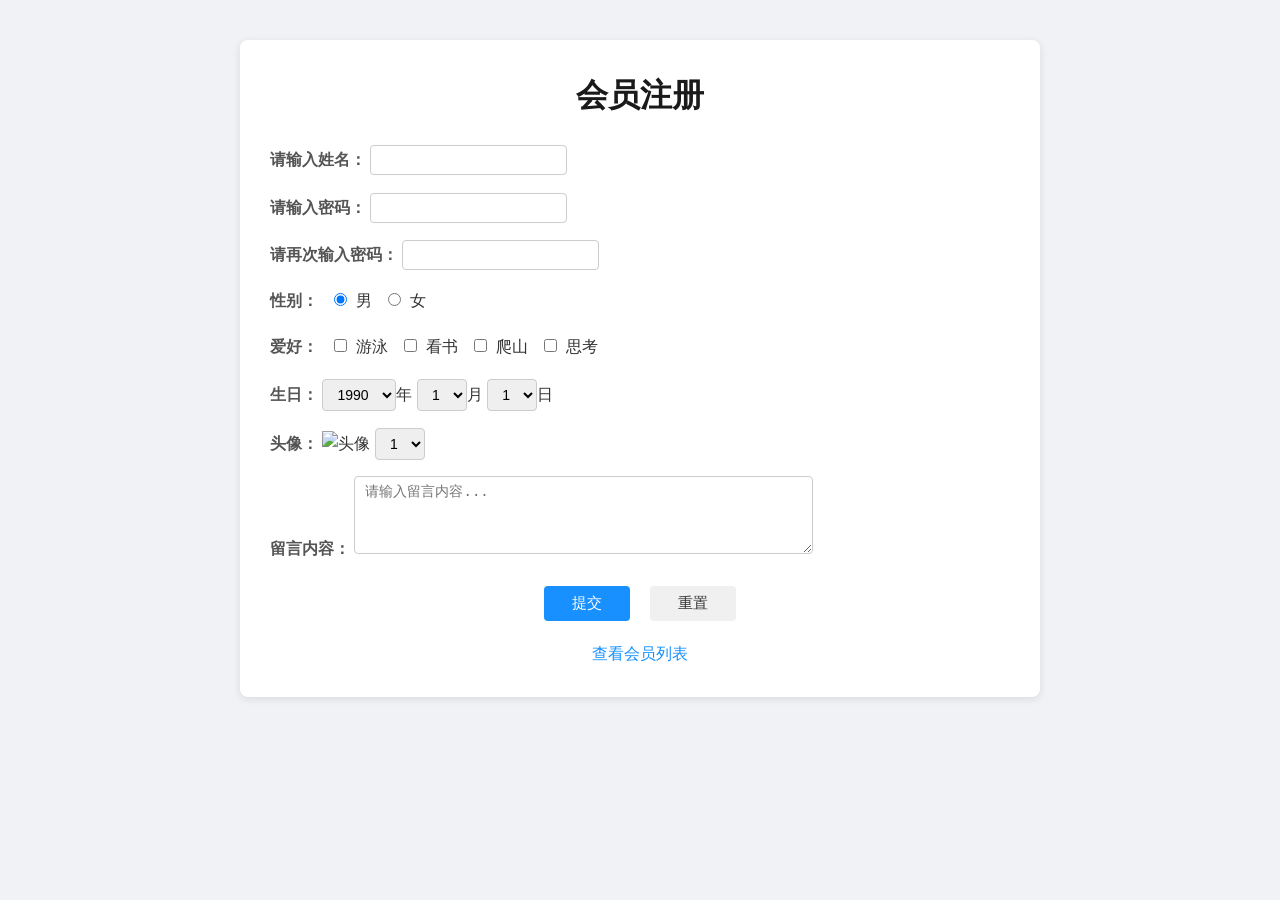
==== index.html @ 72e1c588 "init" ====
<!DOCTYPE html>
<html lang="zh-CN">
<head>
    <meta charset="UTF-8">
    <meta name="viewport" content="width=device-width, initial-scale=1.0">
    <title>会员注册</title>
    <link rel="stylesheet" href="css/style.css">
</head>
<body>
    <div class="container">
        <h1>会员注册</h1>
        <form id="registerForm">
            <div class="form-group">
                <label for="username">请输入姓名：</label>
                <input type="text" id="username" name="username" required>
            </div>

            <div class="form-group">
                <label for="psw">请输入密码：</label>
                <input type="password" id="psw" name="psw" required>
            </div>

            <div class="form-group">
                <label for="repsw">请再次输入密码：</label>
                <input type="password" id="repsw" name="repsw" required>
            </div>

            <div class="form-group">
                <label>性别：</label>
                <input type="radio" name="gender" value="1" checked> 男
                <input type="radio" name="gender" value="0"> 女
            </div>

            <div class="form-group">
                <label>爱好：</label>
                <input type="checkbox" name="hobby[]" value="游泳"> 游泳
                <input type="checkbox" name="hobby[]" value="看书"> 看书
                <input type="checkbox" name="hobby[]" value="爬山"> 爬山
                <input type="checkbox" name="hobby[]" value="思考"> 思考
            </div>

            <div class="form-group">
                <label>生日：</label>
                <select name="year" id="year">
                    <option value="1990">1990</option>
                    <option value="1991">1991</option>
                    <option value="1992">1992</option>
                </select>年
                <select name="month" id="month">
                    <option value="1">1</option>
                    <option value="2">2</option>
                    <option value="3">3</option>
                </select>月
                <select name="day" id="day">
                    <option value="1">1</option>
                    <option value="2">2</option>
                    <option value="3">3</option>
                </select>日
            </div>

            <div class="form-group">
                <label>头像：</label>
                <img id="avatarImg" src="" alt="头像" width="100px">
                <select name="avatar" id="avatarSelect">
                    <option value="1">1</option>
                    <option value="2">2</option>
                    <option value="3">3</option>
                </select>
            </div>

            <div class="form-group">
                <label for="message">留言内容：</label>
                <textarea id="message" name="message" rows="4" cols="50" placeholder="请输入留言内容..."></textarea>
            </div>

            <div class="form-actions">
                <button type="submit">提交</button>
                <button type="reset">重置</button>
            </div>

            <div id="resultMsg" class="result-msg"></div>
        </form>

        <div class="nav-link">
            <a href="members.html">查看会员列表</a>
        </div>
    </div>

    <script src="js/register.js"></script>
</body>
</html>
---- css/style.css ----
* {
    margin: 0;
    padding: 0;
    box-sizing: border-box;
}

body {
    font-family: "Microsoft YaHei", sans-serif;
    background: #f0f2f5;
    color: #333;
    line-height: 1.6;
}

.container {
    max-width: 800px;
    margin: 40px auto;
    padding: 30px;
    background: #fff;
    border-radius: 8px;
    box-shadow: 0 2px 8px rgba(0, 0, 0, 0.1);
}

h1 {
    text-align: center;
    margin-bottom: 24px;
    color: #1a1a1a;
}

.form-group {
    margin-bottom: 16px;
}

.form-group label {
    display: inline-block;
    margin-bottom: 4px;
    font-weight: bold;
    color: #555;
}

.form-group input[type="text"],
.form-group input[type="password"],
.form-group textarea,
.form-group select {
    padding: 6px 10px;
    border: 1px solid #ccc;
    border-radius: 4px;
    font-size: 14px;
}

.form-group input[type="radio"],
.form-group input[type="checkbox"] {
    margin: 0 4px 0 12px;
}

.form-actions {
    margin-top: 20px;
    text-align: center;
}

.form-actions button {
    padding: 8px 28px;
    margin: 0 8px;
    font-size: 15px;
    border: none;
    border-radius: 4px;
    cursor: pointer;
}

.form-actions button[type="submit"] {
    background: #1890ff;
    color: #fff;
}

.form-actions button[type="submit"]:hover {
    background: #40a9ff;
}

.form-actions button[type="reset"] {
    background: #f0f0f0;
    color: #333;
}

.form-actions button[type="reset"]:hover {
    background: #d9d9d9;
}

.result-msg {
    margin-top: 16px;
    text-align: center;
    padding: 10px;
    border-radius: 4px;
    display: none;
}

.result-msg.success {
    display: block;
    background: #f6ffed;
    color: #52c41a;
    border: 1px solid #b7eb8f;
}

.result-msg.error {
    display: block;
    background: #fff2f0;
    color: #ff4d4f;
    border: 1px solid #ffccc7;
}

#memberTable {
    width: 100%;
    border-collapse: collapse;
    margin-top: 16px;
}

#memberTable th,
#memberTable td {
    border: 1px solid #e8e8e8;
    padding: 8px 12px;
    text-align: center;
}

#memberTable th {
    background: #fafafa;
    font-weight: bold;
    color: #555;
}

#memberTable tbody tr:hover {
    background: #e6f7ff;
}

.nav-link {
    margin-top: 20px;
    text-align: center;
}

.nav-link a {
    color: #1890ff;
    text-decoration: none;
}

.nav-link a:hover {
    text-decoration: underline;
}

#loading {
    text-align: center;
    color: #999;
    padding: 20px;
}

/* 操作链接 */
.edit-link {
    color: #1890ff;
    text-decoration: none;
    cursor: pointer;
}

.edit-link:hover {
    text-decoration: underline;
}

.delete-link {
    color: #ff4d4f;
    text-decoration: none;
    cursor: pointer;
}

.delete-link:hover {
    text-decoration: underline;
}

/* 编辑弹窗 */
.modal-overlay {
    display: none;
    position: fixed;
    top: 0;
    left: 0;
    width: 100%;
    height: 100%;
    background: rgba(0, 0, 0, 0.4);
    justify-content: center;
    align-items: center;
    z-index: 999;
}

.modal-box {
    background: #fff;
    padding: 30px;
    border-radius: 8px;
    width: 460px;
    max-height: 90vh;
    overflow-y: auto;
    box-shadow: 0 4px 20px rgba(0, 0, 0, 0.2);
}

.modal-box h2 {
    text-align: center;
    margin-bottom: 20px;
    color: #1a1a1a;
}
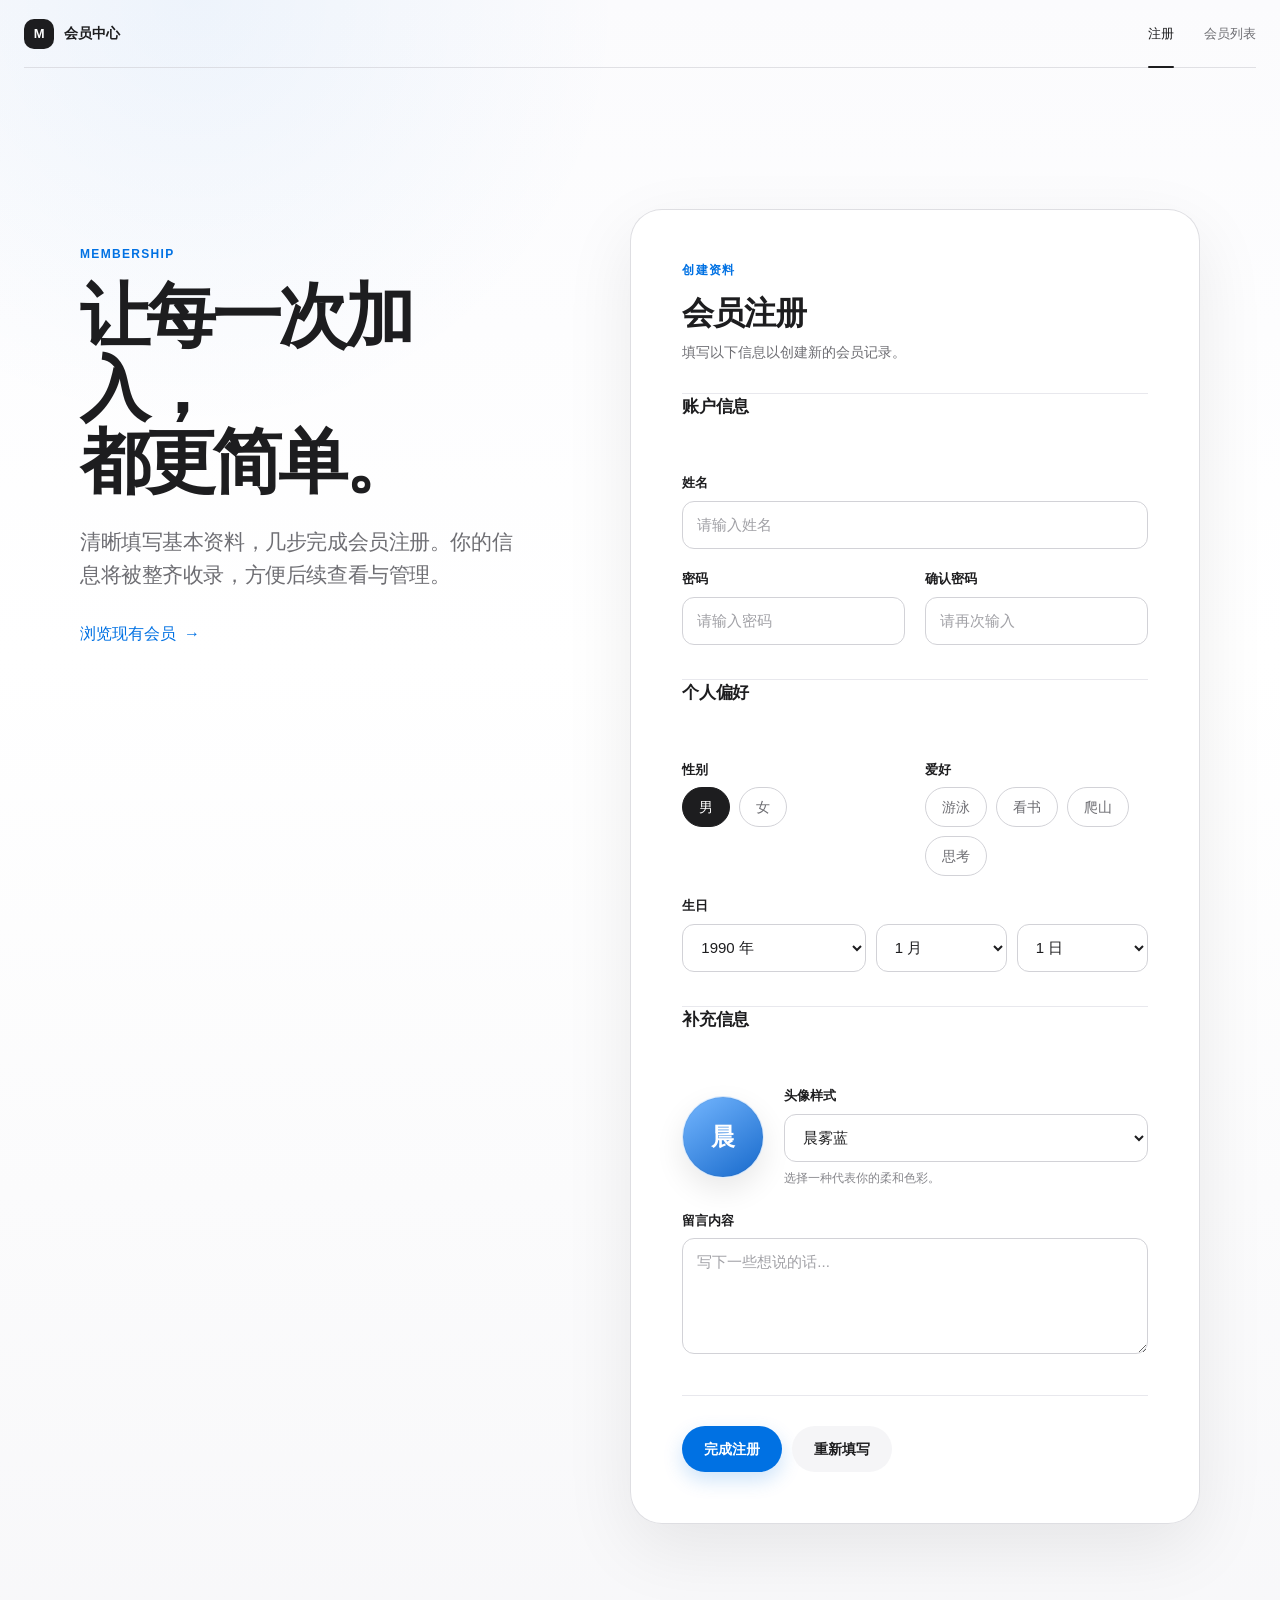
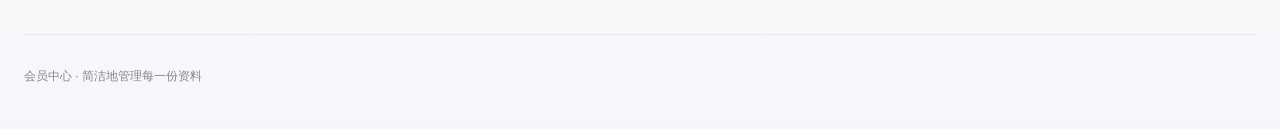
==== commit 53de344b: "feat: redesign membership frontend" ====
--- a/index.html
+++ b/index.html
@@ -3,88 +3,165 @@
 <head>
     <meta charset="UTF-8">
     <meta name="viewport" content="width=device-width, initial-scale=1.0">
+    <meta name="description" content="简洁、清晰的会员注册入口">
     <title>会员注册</title>
     <link rel="stylesheet" href="css/style.css">
 </head>
-<body>
-    <div class="container">
-        <h1>会员注册</h1>
-        <form id="registerForm">
-            <div class="form-group">
-                <label for="username">请输入姓名：</label>
-                <input type="text" id="username" name="username" required>
-            </div>
+<body class="page page-register">
+    <header class="site-header">
+        <a class="brand" href="index.html" aria-label="会员中心首页">
+            <span class="brand-mark" aria-hidden="true">M</span>
+            <span>会员中心</span>
+        </a>
+        <nav class="site-nav" aria-label="主要导航">
+            <a class="is-active" href="index.html" aria-current="page">注册</a>
+            <a href="members.html">会员列表</a>
+        </nav>
+    </header>
 
-            <div class="form-group">
-                <label for="psw">请输入密码：</label>
-                <input type="password" id="psw" name="psw" required>
-            </div>
+    <main class="page-shell">
+        <div class="register-layout">
+            <section class="register-intro" aria-labelledby="register-title">
+                <p class="eyebrow">MEMBERSHIP</p>
+                <h1 id="register-title">让每一次加入，<br>都更简单。</h1>
+                <p class="hero-copy">清晰填写基本资料，几步完成会员注册。你的信息将被整齐收录，方便后续查看与管理。</p>
+                <a class="text-link" href="members.html">浏览现有会员 <span aria-hidden="true">→</span></a>
+            </section>
 
-            <div class="form-group">
-                <label for="repsw">请再次输入密码：</label>
-                <input type="password" id="repsw" name="repsw" required>
-            </div>
+            <section class="form-card" aria-labelledby="form-title">
+                <div class="card-heading">
+                    <p class="section-kicker">创建资料</p>
+                    <h2 id="form-title">会员注册</h2>
+                    <p>填写以下信息以创建新的会员记录。</p>
+                </div>
 
-            <div class="form-group">
-                <label>性别：</label>
-                <input type="radio" name="gender" value="1" checked> 男
-                <input type="radio" name="gender" value="0"> 女
-            </div>
+                <form id="registerForm">
+                    <fieldset class="form-section">
+                        <legend>账户信息</legend>
+                        <div class="form-grid">
+                            <div class="form-group form-group-wide">
+                                <label for="username">姓名</label>
+                                <input type="text" id="username" name="username" placeholder="请输入姓名" autocomplete="name" required>
+                            </div>
+                            <div class="form-group">
+                                <label for="psw">密码</label>
+                                <input type="password" id="psw" name="psw" placeholder="请输入密码" autocomplete="new-password" required>
+                            </div>
+                            <div class="form-group">
+                                <label for="repsw">确认密码</label>
+                                <input type="password" id="repsw" name="repsw" placeholder="请再次输入" autocomplete="new-password" required>
+                            </div>
+                        </div>
+                    </fieldset>
 
-            <div class="form-group">
-                <label>爱好：</label>
-                <input type="checkbox" name="hobby[]" value="游泳"> 游泳
-                <input type="checkbox" name="hobby[]" value="看书"> 看书
-                <input type="checkbox" name="hobby[]" value="爬山"> 爬山
-                <input type="checkbox" name="hobby[]" value="思考"> 思考
-            </div>
+                    <fieldset class="form-section">
+                        <legend>个人偏好</legend>
+                        <div class="form-grid">
+                            <div class="form-group">
+                                <span class="field-label">性别</span>
+                                <div class="choice-row">
+                                    <label class="choice-chip">
+                                        <input type="radio" name="gender" value="1" checked>
+                                        <span>男</span>
+                                    </label>
+                                    <label class="choice-chip">
+                                        <input type="radio" name="gender" value="0">
+                                        <span>女</span>
+                                    </label>
+                                </div>
+                            </div>
 
-            <div class="form-group">
-                <label>生日：</label>
-                <select name="year" id="year">
-                    <option value="1990">1990</option>
-                    <option value="1991">1991</option>
-                    <option value="1992">1992</option>
-                </select>年
-                <select name="month" id="month">
-                    <option value="1">1</option>
-                    <option value="2">2</option>
-                    <option value="3">3</option>
-                </select>月
-                <select name="day" id="day">
-                    <option value="1">1</option>
-                    <option value="2">2</option>
-                    <option value="3">3</option>
-                </select>日
-            </div>
+                            <div class="form-group">
+                                <span class="field-label">爱好</span>
+                                <div class="choice-row choice-row-wrap">
+                                    <label class="choice-chip">
+                                        <input type="checkbox" name="hobby[]" value="游泳">
+                                        <span>游泳</span>
+                                    </label>
+                                    <label class="choice-chip">
+                                        <input type="checkbox" name="hobby[]" value="看书">
+                                        <span>看书</span>
+                                    </label>
+                                    <label class="choice-chip">
+                                        <input type="checkbox" name="hobby[]" value="爬山">
+                                        <span>爬山</span>
+                                    </label>
+                                    <label class="choice-chip">
+                                        <input type="checkbox" name="hobby[]" value="思考">
+                                        <span>思考</span>
+                                    </label>
+                                </div>
+                            </div>
 
-            <div class="form-group">
-                <label>头像：</label>
-                <img id="avatarImg" src="" alt="头像" width="100px">
-                <select name="avatar" id="avatarSelect">
-                    <option value="1">1</option>
-                    <option value="2">2</option>
-                    <option value="3">3</option>
-                </select>
-            </div>
+                            <div class="form-group form-group-wide">
+                                <span class="field-label">生日</span>
+                                <div class="date-fields">
+                                    <label>
+                                        <span class="sr-only">出生年份</span>
+                                        <select name="year" id="year">
+                                            <option value="1990">1990 年</option>
+                                            <option value="1991">1991 年</option>
+                                            <option value="1992">1992 年</option>
+                                        </select>
+                                    </label>
+                                    <label>
+                                        <span class="sr-only">出生月份</span>
+                                        <select name="month" id="month">
+                                            <option value="1">1 月</option>
+                                            <option value="2">2 月</option>
+                                            <option value="3">3 月</option>
+                                        </select>
+                                    </label>
+                                    <label>
+                                        <span class="sr-only">出生日期</span>
+                                        <select name="day" id="day">
+                                            <option value="1">1 日</option>
+                                            <option value="2">2 日</option>
+                                            <option value="3">3 日</option>
+                                        </select>
+                                    </label>
+                                </div>
+                            </div>
+                        </div>
+                    </fieldset>
 
-            <div class="form-group">
-                <label for="message">留言内容：</label>
-                <textarea id="message" name="message" rows="4" cols="50" placeholder="请输入留言内容..."></textarea>
-            </div>
+                    <fieldset class="form-section">
+                        <legend>补充信息</legend>
+                        <div class="avatar-field">
+                            <div id="avatarImg" class="avatar-preview avatar-1" role="img" aria-label="晨雾蓝头像">
+                                <span aria-hidden="true">晨</span>
+                            </div>
+                            <div class="form-group">
+                                <label for="avatarSelect">头像样式</label>
+                                <select name="avatar" id="avatarSelect">
+                                    <option value="1">晨雾蓝</option>
+                                    <option value="2">暖阳橙</option>
+                                    <option value="3">松石绿</option>
+                                </select>
+                                <p class="field-hint">选择一种代表你的柔和色彩。</p>
+                            </div>
+                        </div>
 
-            <div class="form-actions">
-                <button type="submit">提交</button>
-                <button type="reset">重置</button>
-            </div>
+                        <div class="form-group">
+                            <label for="message">留言内容</label>
+                            <textarea id="message" name="message" rows="4" placeholder="写下一些想说的话..."></textarea>
+                        </div>
+                    </fieldset>
 
-            <div id="resultMsg" class="result-msg"></div>
-        </form>
+                    <div class="form-actions">
+                        <button class="button button-primary" type="submit">完成注册</button>
+                        <button class="button button-secondary" type="reset">重新填写</button>
+                    </div>
 
-        <div class="nav-link">
-            <a href="members.html">查看会员列表</a>
+                    <div id="resultMsg" class="result-msg" role="status" aria-live="polite"></div>
+                </form>
+            </section>
         </div>
-    </div>
+    </main>
+
+    <footer class="site-footer">
+        <p>会员中心 · 简洁地管理每一份资料</p>
+    </footer>
 
     <script src="js/register.js"></script>
 </body>
--- a/css/style.css
+++ b/css/style.css
@@ -1,201 +1,1034 @@
+:root {
+    --color-text: #1d1d1f;
+    --color-text-secondary: #6e6e73;
+    --color-text-tertiary: #86868b;
+    --color-surface: #ffffff;
+    --color-surface-soft: #f5f5f7;
+    --color-surface-raised: rgba(255, 255, 255, 0.92);
+    --color-border: #d2d2d7;
+    --color-border-soft: #e8e8ed;
+    --color-accent: #0071e3;
+    --color-accent-hover: #0077ed;
+    --color-danger: #d70015;
+    --color-success: #137333;
+    --shadow-card: 0 24px 70px rgba(0, 0, 0, 0.08);
+    --shadow-modal: 0 30px 100px rgba(0, 0, 0, 0.2);
+    --radius-small: 12px;
+    --radius-medium: 20px;
+    --radius-large: 32px;
+    --page-width: 1120px;
+    --page-width-wide: 1380px;
+    --font-display: -apple-system, BlinkMacSystemFont, "SF Pro Display", "PingFang SC", "Helvetica Neue", sans-serif;
+    --font-body: -apple-system, BlinkMacSystemFont, "SF Pro Text", "PingFang SC", "Microsoft YaHei", sans-serif;
+}
+
 * {
+    box-sizing: border-box;
+}
+
+html {
+    min-width: 320px;
+    color-scheme: light;
+    scroll-behavior: smooth;
+}
+
+body {
+    min-height: 100vh;
     margin: 0;
+    background:
+        radial-gradient(circle at 15% 0%, rgba(0, 113, 227, 0.055), transparent 27rem),
+        linear-gradient(180deg, #fbfbfd 0%, #ffffff 38%, #f7f7f9 100%);
+    color: var(--color-text);
+    font-family: var(--font-body);
+    font-size: 16px;
+    line-height: 1.5;
+    -webkit-font-smoothing: antialiased;
+    text-rendering: optimizeLegibility;
+}
+
+body.modal-open {
+    overflow: hidden;
+}
+
+button,
+input,
+select,
+textarea {
+    font: inherit;
+}
+
+button,
+a {
+    -webkit-tap-highlight-color: transparent;
+}
+
+a {
+    color: inherit;
+}
+
+.sr-only {
+    position: absolute;
+    width: 1px;
+    height: 1px;
     padding: 0;
-    box-sizing: border-box;
-}
-
-body {
-    font-family: "Microsoft YaHei", sans-serif;
-    background: #f0f2f5;
-    color: #333;
-    line-height: 1.6;
-}
-
-.container {
-    max-width: 800px;
-    margin: 40px auto;
-    padding: 30px;
-    background: #fff;
-    border-radius: 8px;
-    box-shadow: 0 2px 8px rgba(0, 0, 0, 0.1);
-}
-
-h1 {
-    text-align: center;
-    margin-bottom: 24px;
-    color: #1a1a1a;
+    margin: -1px;
+    overflow: hidden;
+    clip: rect(0, 0, 0, 0);
+    white-space: nowrap;
+    border: 0;
+}
+
+.site-header {
+    position: relative;
+    z-index: 10;
+    display: flex;
+    align-items: center;
+    justify-content: space-between;
+    width: min(calc(100% - 48px), var(--page-width-wide));
+    min-height: 68px;
+    margin: 0 auto;
+    border-bottom: 1px solid rgba(210, 210, 215, 0.65);
+}
+
+.brand {
+    display: inline-flex;
+    gap: 10px;
+    align-items: center;
+    color: var(--color-text);
+    font-size: 14px;
+    font-weight: 650;
+    letter-spacing: -0.01em;
+    text-decoration: none;
+}
+
+.brand-mark {
+    display: grid;
+    width: 30px;
+    height: 30px;
+    place-items: center;
+    border-radius: 10px;
+    background: var(--color-text);
+    color: #fff;
+    font-size: 13px;
+    font-weight: 750;
+}
+
+.site-nav {
+    display: flex;
+    gap: 30px;
+    align-items: center;
+}
+
+.site-nav a {
+    position: relative;
+    color: var(--color-text-secondary);
+    font-size: 13px;
+    text-decoration: none;
+    transition: color 180ms ease;
+}
+
+.site-nav a:hover,
+.site-nav a.is-active {
+    color: var(--color-text);
+}
+
+.site-nav a.is-active::after {
+    position: absolute;
+    right: 0;
+    bottom: -25px;
+    left: 0;
+    height: 2px;
+    border-radius: 99px;
+    background: var(--color-text);
+    content: "";
+}
+
+.page-shell {
+    width: min(calc(100% - 48px), var(--page-width));
+    margin: 0 auto;
+}
+
+.page-shell-wide {
+    width: min(calc(100% - 48px), var(--page-width-wide));
+}
+
+.register-layout {
+    display: grid;
+    grid-template-columns: minmax(0, 0.88fr) minmax(560px, 1.12fr);
+    gap: clamp(60px, 8vw, 120px);
+    align-items: start;
+    padding: clamp(84px, 11vw, 150px) 0 110px;
+}
+
+.register-intro {
+    position: sticky;
+    top: 100px;
+    padding-top: 36px;
+}
+
+.eyebrow,
+.section-kicker {
+    margin: 0 0 16px;
+    color: var(--color-accent);
+    font-size: 12px;
+    font-weight: 700;
+    letter-spacing: 0.11em;
+}
+
+.register-intro h1,
+.members-hero h1 {
+    margin: 0;
+    font-family: var(--font-display);
+    font-size: clamp(48px, 5.5vw, 76px);
+    font-weight: 700;
+    letter-spacing: -0.055em;
+    line-height: 1.04;
+}
+
+.hero-copy {
+    max-width: 530px;
+    margin: 28px 0 0;
+    color: var(--color-text-secondary);
+    font-size: clamp(18px, 2vw, 21px);
+    letter-spacing: -0.02em;
+    line-height: 1.55;
+}
+
+.text-link {
+    display: inline-flex;
+    gap: 8px;
+    align-items: center;
+    margin-top: 30px;
+    color: var(--color-accent);
+    font-size: 16px;
+    font-weight: 500;
+    text-decoration: none;
+}
+
+.text-link span {
+    transition: transform 180ms ease;
+}
+
+.text-link:hover span {
+    transform: translateX(4px);
+}
+
+.form-card,
+.directory-card {
+    border: 1px solid rgba(210, 210, 215, 0.72);
+    border-radius: var(--radius-large);
+    background: var(--color-surface-raised);
+    box-shadow: var(--shadow-card);
+}
+
+.form-card {
+    padding: clamp(30px, 4vw, 52px);
+}
+
+.card-heading,
+.modal-heading {
+    padding-bottom: 30px;
+    border-bottom: 1px solid var(--color-border-soft);
+}
+
+.card-heading h2,
+.directory-heading h2,
+.modal-heading h2 {
+    margin: 0;
+    font-family: var(--font-display);
+    font-size: 32px;
+    font-weight: 650;
+    letter-spacing: -0.035em;
+    line-height: 1.15;
+}
+
+.card-heading p:last-child,
+.modal-heading p:last-child {
+    margin: 10px 0 0;
+    color: var(--color-text-secondary);
+    font-size: 14px;
+}
+
+.form-section {
+    min-width: 0;
+    margin: 0;
+    padding: 34px 0;
+    border: 0;
+    border-bottom: 1px solid var(--color-border-soft);
+}
+
+.form-section legend {
+    width: 100%;
+    margin-bottom: 20px;
+    padding: 0;
+    color: var(--color-text);
+    font-size: 17px;
+    font-weight: 650;
+    letter-spacing: -0.02em;
+}
+
+.form-grid,
+.modal-form-grid {
+    display: grid;
+    grid-template-columns: repeat(2, minmax(0, 1fr));
+    gap: 20px;
 }
 
 .form-group {
-    margin-bottom: 16px;
-}
-
-.form-group label {
-    display: inline-block;
-    margin-bottom: 4px;
-    font-weight: bold;
-    color: #555;
+    min-width: 0;
+}
+
+.form-group-wide {
+    grid-column: 1 / -1;
+}
+
+.form-group > label,
+.field-label {
+    display: block;
+    margin-bottom: 8px;
+    color: var(--color-text);
+    font-size: 13px;
+    font-weight: 600;
 }
 
 .form-group input[type="text"],
 .form-group input[type="password"],
+.form-group input[type="number"],
 .form-group textarea,
-.form-group select {
-    padding: 6px 10px;
-    border: 1px solid #ccc;
-    border-radius: 4px;
+.form-group select,
+.date-fields select {
+    width: 100%;
+    min-height: 48px;
+    padding: 12px 14px;
+    border: 1px solid var(--color-border);
+    border-radius: var(--radius-small);
+    outline: none;
+    background: rgba(255, 255, 255, 0.9);
+    color: var(--color-text);
+    font-size: 15px;
+    transition: border-color 160ms ease, box-shadow 160ms ease, background 160ms ease;
+}
+
+.form-group textarea {
+    min-height: 108px;
+    resize: vertical;
+}
+
+.form-group input::placeholder,
+.form-group textarea::placeholder {
+    color: #a1a1a6;
+}
+
+.form-group input:hover,
+.form-group textarea:hover,
+.form-group select:hover,
+.date-fields select:hover {
+    border-color: #a8a8ad;
+}
+
+.form-group input:focus,
+.form-group textarea:focus,
+.form-group select:focus,
+.date-fields select:focus {
+    border-color: var(--color-accent);
+    background: #fff;
+    box-shadow: 0 0 0 4px rgba(0, 113, 227, 0.12);
+}
+
+.choice-row {
+    display: flex;
+    gap: 9px;
+}
+
+.choice-row-wrap {
+    flex-wrap: wrap;
+}
+
+.choice-chip {
+    position: relative;
+    cursor: pointer;
+}
+
+.choice-chip input {
+    position: absolute;
+    opacity: 0;
+    pointer-events: none;
+}
+
+.choice-chip span {
+    display: inline-flex;
+    min-height: 40px;
+    align-items: center;
+    justify-content: center;
+    padding: 8px 16px;
+    border: 1px solid var(--color-border);
+    border-radius: 999px;
+    background: #fff;
+    color: var(--color-text-secondary);
     font-size: 14px;
-}
-
-.form-group input[type="radio"],
-.form-group input[type="checkbox"] {
-    margin: 0 4px 0 12px;
+    transition: border-color 160ms ease, background 160ms ease, color 160ms ease, box-shadow 160ms ease;
+}
+
+.choice-chip input:checked + span {
+    border-color: var(--color-text);
+    background: var(--color-text);
+    color: #fff;
+}
+
+.choice-chip input:focus-visible + span {
+    box-shadow: 0 0 0 4px rgba(0, 113, 227, 0.18);
+}
+
+.date-fields {
+    display: grid;
+    grid-template-columns: 1.4fr 1fr 1fr;
+    gap: 10px;
+}
+
+.avatar-field {
+    display: grid;
+    grid-template-columns: 82px 1fr;
+    gap: 20px;
+    align-items: center;
+    margin-bottom: 24px;
+}
+
+.avatar-preview {
+    display: grid;
+    width: 82px;
+    height: 82px;
+    place-items: center;
+    flex: 0 0 auto;
+    border: 1px solid rgba(255, 255, 255, 0.8);
+    border-radius: 50%;
+    box-shadow: inset 0 0 0 1px rgba(0, 0, 0, 0.04), 0 12px 30px rgba(0, 0, 0, 0.09);
+    color: #fff;
+    font-family: var(--font-display);
+    font-size: 24px;
+    font-weight: 650;
+    transition: background 260ms ease, transform 260ms ease;
+}
+
+.avatar-preview.avatar-1 {
+    background: linear-gradient(145deg, #75b7ff, #1769cb);
+}
+
+.avatar-preview.avatar-2 {
+    background: linear-gradient(145deg, #ffbd7a, #e45b28);
+}
+
+.avatar-preview.avatar-3 {
+    background: linear-gradient(145deg, #65cab1, #087b6c);
+}
+
+.avatar-preview.is-changing {
+    transform: scale(0.94);
+}
+
+.field-hint {
+    margin: 7px 0 0;
+    color: var(--color-text-tertiary);
+    font-size: 12px;
 }
 
 .form-actions {
-    margin-top: 20px;
-    text-align: center;
-}
-
-.form-actions button {
-    padding: 8px 28px;
-    margin: 0 8px;
-    font-size: 15px;
-    border: none;
-    border-radius: 4px;
+    display: flex;
+    gap: 10px;
+    align-items: center;
+    margin-top: 30px;
+}
+
+.button {
+    display: inline-flex;
+    min-height: 46px;
+    align-items: center;
+    justify-content: center;
+    gap: 6px;
+    padding: 10px 22px;
+    border: 0;
+    border-radius: 999px;
     cursor: pointer;
-}
-
-.form-actions button[type="submit"] {
-    background: #1890ff;
+    font-size: 14px;
+    font-weight: 600;
+    text-decoration: none;
+    transition: background 160ms ease, color 160ms ease, transform 160ms ease, box-shadow 160ms ease;
+}
+
+.button:hover {
+    transform: translateY(-1px);
+}
+
+.button-primary {
+    background: var(--color-accent);
     color: #fff;
-}
-
-.form-actions button[type="submit"]:hover {
-    background: #40a9ff;
-}
-
-.form-actions button[type="reset"] {
-    background: #f0f0f0;
-    color: #333;
-}
-
-.form-actions button[type="reset"]:hover {
-    background: #d9d9d9;
+    box-shadow: 0 8px 20px rgba(0, 113, 227, 0.2);
+}
+
+.button-primary:hover {
+    background: var(--color-accent-hover);
+    box-shadow: 0 10px 24px rgba(0, 113, 227, 0.25);
+}
+
+.button-secondary {
+    background: var(--color-surface-soft);
+    color: var(--color-text);
+}
+
+.button-secondary:hover {
+    background: #e8e8ed;
+}
+
+.button-tertiary {
+    padding-right: 12px;
+    padding-left: 12px;
+    background: transparent;
+    color: var(--color-text-secondary);
+}
+
+.button-tertiary:hover {
+    background: var(--color-surface-soft);
+}
+
+:focus-visible {
+    outline: 3px solid rgba(0, 113, 227, 0.42);
+    outline-offset: 3px;
 }
 
 .result-msg {
-    margin-top: 16px;
-    text-align: center;
-    padding: 10px;
-    border-radius: 4px;
     display: none;
-}
-
-.result-msg.success {
-    display: block;
-    background: #f6ffed;
-    color: #52c41a;
-    border: 1px solid #b7eb8f;
-}
-
+    margin-top: 18px;
+    padding: 13px 15px;
+    border-radius: var(--radius-small);
+    font-size: 14px;
+}
+
+.result-msg.success,
 .result-msg.error {
     display: block;
-    background: #fff2f0;
-    color: #ff4d4f;
-    border: 1px solid #ffccc7;
+}
+
+.result-msg.success {
+    border: 1px solid rgba(19, 115, 51, 0.22);
+    background: rgba(19, 115, 51, 0.07);
+    color: var(--color-success);
+}
+
+.result-msg.error {
+    border: 1px solid rgba(215, 0, 21, 0.2);
+    background: rgba(215, 0, 21, 0.06);
+    color: var(--color-danger);
+}
+
+.site-footer {
+    width: min(calc(100% - 48px), var(--page-width-wide));
+    margin: 0 auto;
+    padding: 32px 0 44px;
+    border-top: 1px solid var(--color-border-soft);
+    color: var(--color-text-tertiary);
+    font-size: 12px;
+}
+
+.site-footer p {
+    margin: 0;
+}
+
+.members-hero {
+    display: flex;
+    justify-content: space-between;
+    gap: 48px;
+    align-items: end;
+    padding: clamp(82px, 10vw, 136px) 0 72px;
+}
+
+.members-hero .hero-copy {
+    max-width: 600px;
+}
+
+.toolbar {
+    flex: 0 0 auto;
+    padding-bottom: 8px;
+}
+
+.directory-card {
+    margin-bottom: 100px;
+    overflow: hidden;
+}
+
+.directory-heading {
+    display: flex;
+    align-items: end;
+    justify-content: space-between;
+    gap: 24px;
+    padding: 34px 38px 28px;
+    border-bottom: 1px solid var(--color-border-soft);
+}
+
+.directory-heading .section-kicker {
+    margin-bottom: 10px;
+}
+
+.directory-heading h2 {
+    font-size: 28px;
+}
+
+.directory-heading .text-link {
+    margin: 0;
+    font-size: 14px;
+}
+
+.loading-state {
+    display: flex;
+    min-height: 180px;
+    align-items: center;
+    justify-content: center;
+    gap: 10px;
+    color: var(--color-text-secondary);
+    font-size: 14px;
+}
+
+.loading-dot {
+    width: 8px;
+    height: 8px;
+    border-radius: 50%;
+    background: var(--color-accent);
+    box-shadow: 0 0 0 0 rgba(0, 113, 227, 0.3);
+    animation: loadingPulse 1.5s ease-out infinite;
+}
+
+@keyframes loadingPulse {
+    70% {
+        box-shadow: 0 0 0 9px rgba(0, 113, 227, 0);
+    }
+    100% {
+        box-shadow: 0 0 0 0 rgba(0, 113, 227, 0);
+    }
+}
+
+.directory-card > .result-msg {
+    margin: 20px 38px;
+}
+
+.table-shell {
+    width: 100%;
+    overflow-x: auto;
 }
 
 #memberTable {
     width: 100%;
     border-collapse: collapse;
-    margin-top: 16px;
+    table-layout: auto;
 }
 
 #memberTable th,
 #memberTable td {
-    border: 1px solid #e8e8e8;
-    padding: 8px 12px;
-    text-align: center;
+    padding: 17px 14px;
+    border-bottom: 1px solid var(--color-border-soft);
+    text-align: left;
+    vertical-align: middle;
 }
 
 #memberTable th {
     background: #fafafa;
-    font-weight: bold;
-    color: #555;
-}
-
-#memberTable tbody tr:hover {
-    background: #e6f7ff;
-}
-
-.nav-link {
-    margin-top: 20px;
+    color: var(--color-text-tertiary);
+    font-size: 11px;
+    font-weight: 700;
+    letter-spacing: 0.045em;
+    text-transform: uppercase;
+}
+
+#memberTable td {
+    max-width: 240px;
+    color: var(--color-text-secondary);
+    font-size: 13px;
+    overflow-wrap: anywhere;
+}
+
+#memberTable td:nth-child(2) {
+    color: var(--color-text);
+    font-weight: 600;
+}
+
+#memberTable th:first-child,
+#memberTable td:first-child {
+    padding-left: 38px;
+}
+
+#memberTable th:last-child,
+#memberTable td:last-child {
+    padding-right: 38px;
+    white-space: nowrap;
+}
+
+#memberTable tbody tr:last-child td {
+    border-bottom: 0;
+}
+
+#memberTable tbody tr:not(.empty-row) {
+    transition: background 160ms ease;
+}
+
+#memberTable tbody tr:not(.empty-row):hover {
+    background: rgba(0, 113, 227, 0.035);
+}
+
+#memberTable .empty-cell {
+    max-width: none;
+    padding: 74px 24px;
+    color: var(--color-text-tertiary);
     text-align: center;
 }
 
-.nav-link a {
-    color: #1890ff;
-    text-decoration: none;
-}
-
-.nav-link a:hover {
-    text-decoration: underline;
-}
-
-#loading {
-    text-align: center;
-    color: #999;
-    padding: 20px;
-}
-
-/* 操作链接 */
+.edit-link,
+.delete-link {
+    padding: 0;
+    border: 0;
+    background: transparent;
+    cursor: pointer;
+    font-size: 13px;
+    font-weight: 600;
+}
+
 .edit-link {
-    color: #1890ff;
-    text-decoration: none;
-    cursor: pointer;
-}
-
-.edit-link:hover {
-    text-decoration: underline;
+    color: var(--color-accent);
 }
 
 .delete-link {
-    color: #ff4d4f;
-    text-decoration: none;
-    cursor: pointer;
-}
-
+    margin-left: 14px;
+    color: var(--color-danger);
+}
+
+.edit-link:hover,
 .delete-link:hover {
     text-decoration: underline;
 }
 
-/* 编辑弹窗 */
 .modal-overlay {
+    position: fixed;
+    z-index: 1000;
+    inset: 0;
     display: none;
-    position: fixed;
-    top: 0;
-    left: 0;
-    width: 100%;
-    height: 100%;
-    background: rgba(0, 0, 0, 0.4);
+    align-items: center;
     justify-content: center;
-    align-items: center;
-    z-index: 999;
+    padding: 28px;
+    background: rgba(0, 0, 0, 0.36);
+    backdrop-filter: blur(12px);
+    -webkit-backdrop-filter: blur(12px);
+}
+
+.modal-overlay[aria-hidden="false"] {
+    display: flex;
+    animation: overlayIn 180ms ease-out;
 }
 
 .modal-box {
-    background: #fff;
-    padding: 30px;
-    border-radius: 8px;
-    width: 460px;
-    max-height: 90vh;
+    width: min(100%, 620px);
+    max-height: min(88vh, 850px);
+    padding: 38px;
     overflow-y: auto;
-    box-shadow: 0 4px 20px rgba(0, 0, 0, 0.2);
-}
-
-.modal-box h2 {
-    text-align: center;
-    margin-bottom: 20px;
-    color: #1a1a1a;
-}
+    border: 1px solid rgba(255, 255, 255, 0.72);
+    border-radius: 28px;
+    background: rgba(255, 255, 255, 0.97);
+    box-shadow: var(--shadow-modal);
+    animation: modalIn 220ms cubic-bezier(0.22, 1, 0.36, 1);
+}
+
+.modal-heading {
+    margin-bottom: 28px;
+    padding-bottom: 24px;
+}
+
+.modal-heading .section-kicker {
+    margin-bottom: 10px;
+}
+
+.modal-heading h2 {
+    font-size: 28px;
+}
+
+@keyframes overlayIn {
+    from {
+        opacity: 0;
+    }
+}
+
+@keyframes modalIn {
+    from {
+        opacity: 0;
+        transform: translateY(14px) scale(0.985);
+    }
+}
+
+@media (max-width: 1020px) {
+    .register-layout {
+        grid-template-columns: 1fr;
+        gap: 54px;
+        padding-top: 82px;
+    }
+
+    .register-intro {
+        position: static;
+        max-width: 720px;
+        padding-top: 0;
+    }
+
+    .form-card {
+        width: 100%;
+    }
+
+    .members-hero {
+        align-items: start;
+    }
+
+    #memberTable th,
+    #memberTable td {
+        padding-right: 11px;
+        padding-left: 11px;
+    }
+
+    #memberTable th:first-child,
+    #memberTable td:first-child {
+        padding-left: 24px;
+    }
+
+    #memberTable th:last-child,
+    #memberTable td:last-child {
+        padding-right: 24px;
+    }
+}
+
+@media (max-width: 760px) {
+    .site-header,
+    .page-shell,
+    .page-shell-wide,
+    .site-footer {
+        width: min(calc(100% - 32px), var(--page-width));
+    }
+
+    .site-header {
+        min-height: 62px;
+    }
+
+    .site-nav {
+        gap: 18px;
+    }
+
+    .site-nav a.is-active::after {
+        bottom: -22px;
+    }
+
+    .register-layout {
+        gap: 44px;
+        padding: 62px 0 72px;
+    }
+
+    .register-intro h1,
+    .members-hero h1 {
+        font-size: clamp(42px, 13vw, 58px);
+    }
+
+    .hero-copy {
+        margin-top: 22px;
+        font-size: 17px;
+    }
+
+    .form-card {
+        padding: 28px 22px;
+        border-radius: 24px;
+    }
+
+    .form-grid,
+    .modal-form-grid {
+        grid-template-columns: 1fr;
+    }
+
+    .form-group-wide {
+        grid-column: auto;
+    }
+
+    .date-fields {
+        grid-template-columns: 1.35fr 1fr 1fr;
+    }
+
+    .form-actions {
+        align-items: stretch;
+        flex-direction: column;
+    }
+
+    .form-actions .button {
+        width: 100%;
+    }
+
+    .members-hero {
+        align-items: stretch;
+        flex-direction: column;
+        padding: 62px 0 46px;
+    }
+
+    .toolbar {
+        padding: 0;
+    }
+
+    .toolbar .button {
+        width: 100%;
+    }
+
+    .directory-card {
+        margin-bottom: 72px;
+        overflow: visible;
+        border: 0;
+        background: transparent;
+        box-shadow: none;
+    }
+
+    .directory-heading {
+        align-items: start;
+        padding: 0 0 22px;
+        border-bottom: 0;
+    }
+
+    .directory-heading .text-link {
+        display: none;
+    }
+
+    .directory-card > .result-msg {
+        margin: 0 0 18px;
+    }
+
+    .table-shell {
+        overflow: visible;
+    }
+
+    #memberTable,
+    #memberTable tbody,
+    #memberTable tr,
+    #memberTable td {
+        display: block;
+        width: 100%;
+    }
+
+    #memberTable thead {
+        position: absolute;
+        width: 1px;
+        height: 1px;
+        overflow: hidden;
+        clip: rect(0, 0, 0, 0);
+    }
+
+    #memberTable tbody {
+        display: grid;
+        gap: 16px;
+    }
+
+    #memberTable tbody tr {
+        padding: 12px 18px;
+        overflow: hidden;
+        border: 1px solid var(--color-border-soft);
+        border-radius: var(--radius-medium);
+        background: #fff;
+        box-shadow: 0 12px 35px rgba(0, 0, 0, 0.055);
+    }
+
+    #memberTable td,
+    #memberTable th:first-child,
+    #memberTable td:first-child,
+    #memberTable th:last-child,
+    #memberTable td:last-child {
+        display: grid;
+        grid-template-columns: minmax(88px, 0.7fr) minmax(0, 1.3fr);
+        max-width: none;
+        min-height: 44px;
+        align-items: baseline;
+        padding: 12px 0;
+        border-bottom: 1px solid var(--color-border-soft);
+        white-space: normal;
+    }
+
+    #memberTable td::before {
+        color: var(--color-text-tertiary);
+        content: attr(data-label);
+        font-size: 11px;
+        font-weight: 700;
+        letter-spacing: 0.045em;
+    }
+
+    #memberTable td:last-child {
+        display: flex;
+        justify-content: flex-end;
+        padding-top: 16px;
+        border-bottom: 0;
+    }
+
+    #memberTable td:last-child::before {
+        margin-right: auto;
+    }
+
+    #memberTable .empty-row {
+        padding: 0;
+    }
+
+    #memberTable .empty-cell {
+        display: block;
+        padding: 54px 20px;
+        border: 0;
+    }
+
+    #memberTable .empty-cell::before {
+        content: none;
+    }
+
+    .modal-overlay {
+        align-items: end;
+        padding: 0;
+    }
+
+    .modal-box {
+        width: 100%;
+        max-height: 92vh;
+        padding: 30px 22px calc(28px + env(safe-area-inset-bottom));
+        border-right: 0;
+        border-bottom: 0;
+        border-left: 0;
+        border-radius: 28px 28px 0 0;
+    }
+}
+
+@media (max-width: 480px) {
+    .brand > span:last-child {
+        display: none;
+    }
+
+    .date-fields {
+        grid-template-columns: 1fr;
+    }
+
+    .avatar-field {
+        grid-template-columns: 68px 1fr;
+        gap: 16px;
+    }
+
+    .avatar-preview {
+        width: 68px;
+        height: 68px;
+        font-size: 20px;
+    }
+
+    .choice-chip span {
+        min-height: 38px;
+        padding: 7px 14px;
+    }
+}
+
+@media (prefers-reduced-motion: reduce) {
+    html {
+        scroll-behavior: auto;
+    }
+
+    *,
+    *::before,
+    *::after {
+        scroll-behavior: auto !important;
+        animation-duration: 0.01ms !important;
+        animation-iteration-count: 1 !important;
+        transition-duration: 0.01ms !important;
+    }
+}
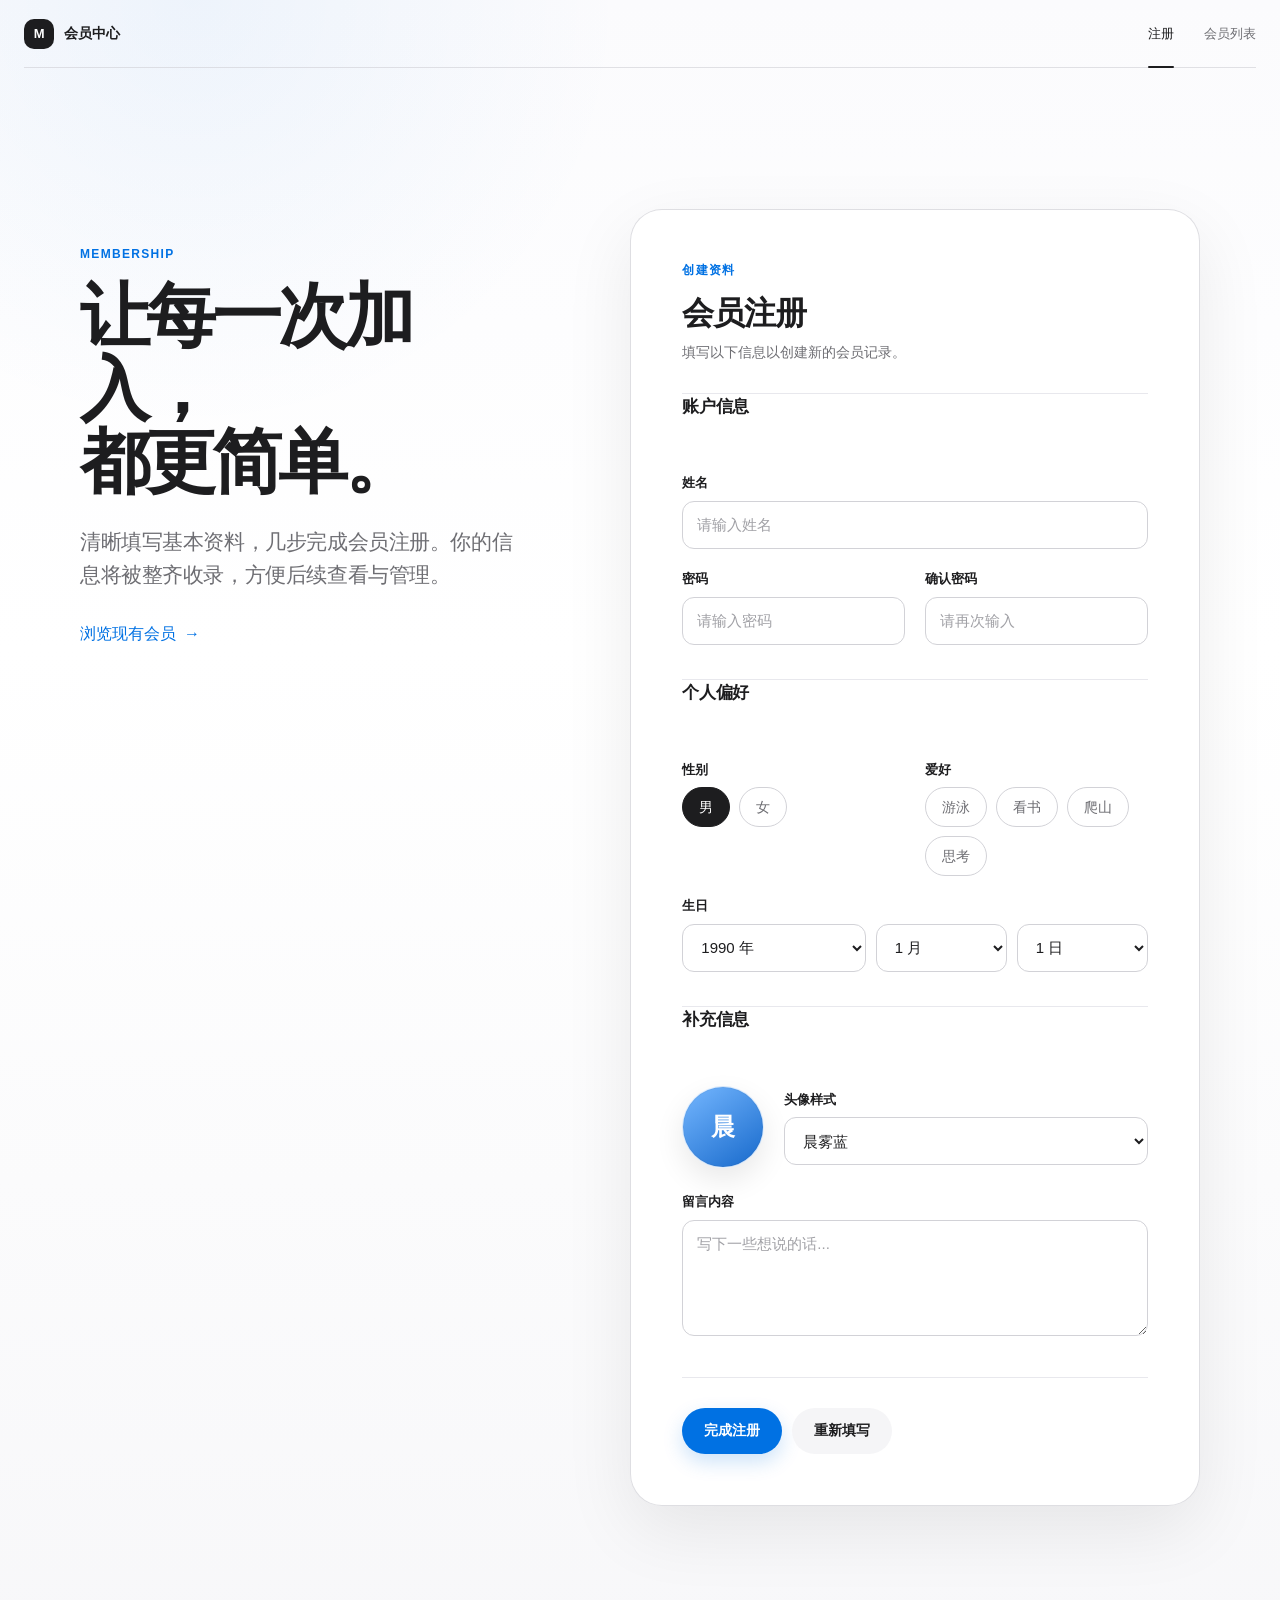
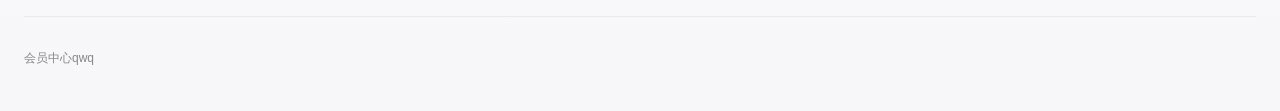
==== commit 5cd65d43: "增加了密码，但是没有使用加密保护" ====
--- a/index.html
+++ b/index.html
@@ -137,8 +137,8 @@
                                     <option value="1">晨雾蓝</option>
                                     <option value="2">暖阳橙</option>
                                     <option value="3">松石绿</option>
+                                    <option value="4">qwq</option>
                                 </select>
-                                <p class="field-hint">选择一种代表你的柔和色彩。</p>
                             </div>
                         </div>
 
@@ -160,7 +160,7 @@
     </main>
 
     <footer class="site-footer">
-        <p>会员中心 · 简洁地管理每一份资料</p>
+        <p>会员中心qwq</p>
     </footer>
 
     <script src="js/register.js"></script>
